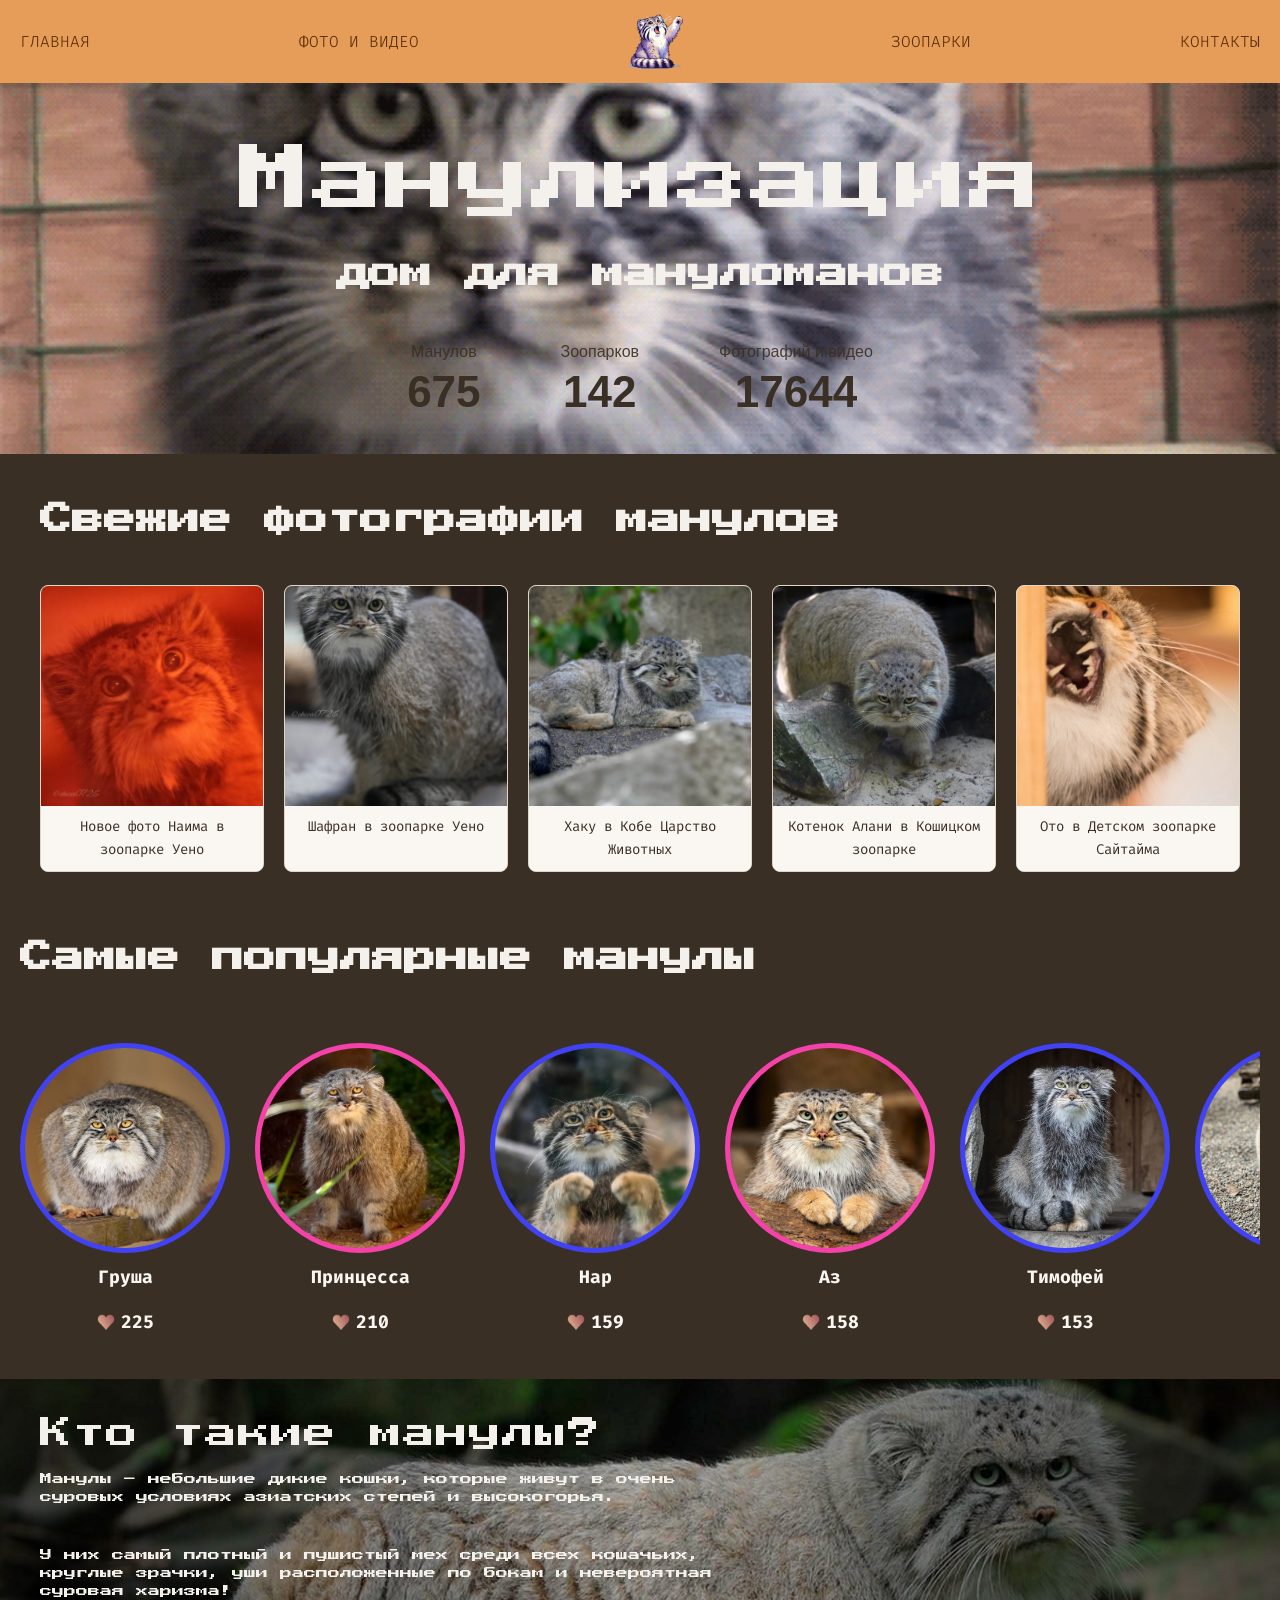
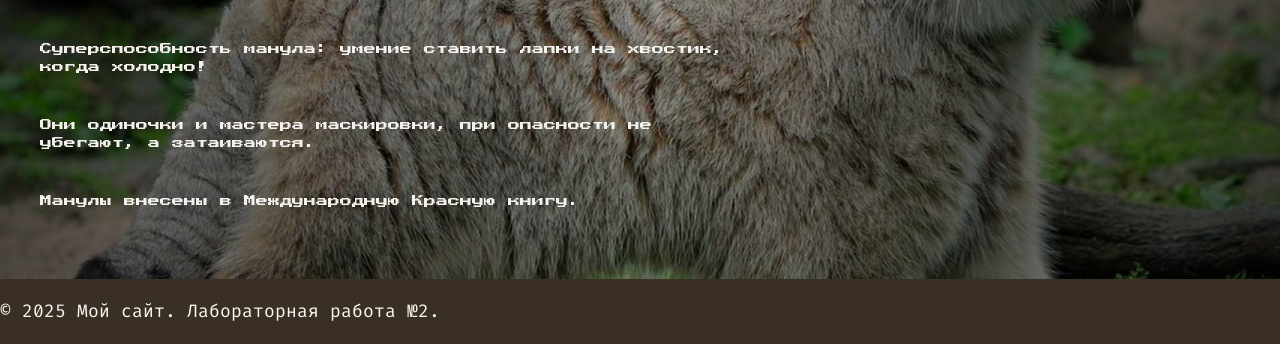
==== lab2/index.html @ 57f706d8 "add first page in progect" ====
<!DOCTYPE html>
<html lang="ru">
<head>
    <meta charset="UTF-8">
    <meta name="viewport" content="width=device-width, initial-scale=1.0">
    <title>Pallas cat - is love forever</title>
    <link rel="icon" type="image/webp" href="images/manul_icon.webp"> <!--вставить в каждой странице!!!!-->
    <link rel="stylesheet" href="css/style.css">
    <link rel="preconnect" href="https://fonts.googleapis.com">
    <link rel="preconnect" href="https://fonts.gstatic.com" crossorigin>
    <link href="https://fonts.googleapis.com/css2?family=Fira+Code:wght@300..700&family=Press+Start+2P&display=swap" rel="stylesheet">

</head>
<body>

    <!-- ШАПКА (блочный элемент) -->
    <header class="header">
        <nav class="menu">
        <a href="index.html">ГЛАВНАЯ</a>
        <a href="page2.html">ФОТО И ВИДЕО</a>
         <img src="images/manul_icon.webp" alt="Пример изображения" class="menu-logo">
        <a href="page3.html">ЗООПАРКИ</a>
        <a href="page4.html">КОНТАКТЫ</a>
    </nav>
    </header>

    <!-- ОСНОВНОЙ КОНТЕНТ -->
    <main class="content">

        <section class="intro">
            <div class="hero-content">

            <h1 class="hero-title">Манулизация</h1>
            <p class="hero-subtitle">дом для мануломанов</p>

                <div class="hero-stats">
                    <div class="stat">
                        <span class="stat-label">Манулов</span>
                        <span class="stat-value">675</span>
                    </div>
                    <div class="stat">
                        <span class="stat-label">Зоопарков</span>
                        <span class="stat-value">142</span>
                    </div>
                    <div class="stat">
                        <span class="stat-label">Фотографий и видео</span>
                        <span class="stat-value">17644</span>
                    </div>
                </div>
            </div>
        </section>

        <section class="gallery">
            <h2 class="image-text">Свежие фотографии манулов</h2>

            <div class="gallery-grid">
                <div class="gallery-item">
                    <img src="images/naim-manul.webp" alt="Манул 1">
                    <div class="gallery-caption">Новое фото Наима в зоопарке Уено</div>
                </div>

                <div class="gallery-item">
                    <img src="images/shafran-manul.webp" alt="Манул 2">
                    <div class="gallery-caption">Шафран в зоопарке Уено</div>
                </div>

                <div class="gallery-item">
                    <img src="images/haku-manul.webp" alt="Манул 3">
                    <div class="gallery-caption">Хаку в Кобе Царство Животных</div>
                </div>

                <div class="gallery-item">
                    <img src="images/kitty-alani-manul.webp" alt="Манул 4">
                    <div class="gallery-caption">Котенок Алани в Кошицком зоопарке</div>
                </div>

                <div class="gallery-item">
                    <img src="images/oto-manul.webp" alt="Манул 4">
                    <div class="gallery-caption">Ото в Детском зоопарке Сайтайма</div>
                </div>

            </div>
        </section>

        <section class="popular-section">
            <h2 class="image-text">Самые популярные манулы</h2>

            <div class="popular-grid">

                <div class="popular-card">
                    <div class="popular-item popular-item--m">
                        <img src="images/manul_grusha.webp" alt="Груша">
                    </div>
                    <div class="popular-caption">Груша</div>
                    <div class="popular-heart">
                        <span class="heart-icon"></span>
                        <span>225</span>
                    </div>
                </div>

                <div class="popular-card">
                    <div class="popular-item popular-item--w">
                        <img src="images/manul-princess.webp" alt="Принцесса">
                    </div>
                    <div class="popular-caption">Принцесса</div>
                    <div class="popular-heart">
                        <span class="heart-icon"></span>
                        <span>210</span>
                    </div>
                </div>

                <div class="popular-card">
                    <div class="popular-item popular-item--m">
                        <img src="images/manul-nar.webp" alt="Нар">
                    </div>
                    <div class="popular-caption">Нар</div>
                    <div class="popular-heart">
                        <span class="heart-icon"></span>
                        <span>159</span>
                    </div>
                </div>

                <div class="popular-card">
                    <div class="popular-item popular-item--w">
                        <img src="images/manul-as.webp" alt="Аз">
                    </div>
                    <div class="popular-caption">Аз</div>
                    <div class="popular-heart">
                        <span class="heart-icon"></span>
                        <span>158</span>
                    </div>
                </div>

                <div class="popular-card">
                    <div class="popular-item popular-item--m">
                        <img src="images/manul-timotei.webp" alt="Тимофей">
                    </div>
                    <div class="popular-caption">Тимофей</div>
                    <div class="popular-heart">
                        <span class="heart-icon"></span>
                        <span>153</span>
                    </div>
                </div>

                <div class="popular-card">
                    <div class="popular-item popular-item--m">
                        <img src="images/manul-tashi.webp" alt="Таши">
                    </div>
                    <div class="popular-caption">Таши</div>
                    <div class="popular-heart">
                        <span class="heart-icon"></span>
                        <span>148</span>
                    </div>
                </div>

                <div class="popular-card">
                    <div class="popular-item popular-item--m">
                        <img src="images/manul-nagomy.webp" alt="Нагому">
                    </div>
                    <div class="popular-caption">Нагому</div>
                    <div class="popular-heart">
                        <span class="heart-icon"></span>
                        <span>127</span>
                    </div>
                </div>

                <div class="popular-card">
                    <div class="popular-item popular-item--m">
                        <img src="images/manul-shu.webp" alt="Шу">
                    </div>
                    <div class="popular-caption">Шу</div>
                    <div class="popular-heart">
                        <span class="heart-icon"></span>
                        <span>110</span>
                    </div>
                </div>
            </div>
        </section>


        <section class="info-block">
            <div class="about-content">

                <div class="info-title"> Кто такие манулы?</div>
                <p class = "info-text">
                    Манулы – небольшие дикие кошки, которые живут
                в очень суровых условиях азиатских степей и высокогорья.
                </p>

                <p class = "info-text">
                    У них самый плотный и пушистый мех среди всех кошачьих,
                круглые зрачки, уши расположенные по бокам и невероятная
                суровая харизма!
                </p>

                <p class = "info-text">
                    Суперспособность манула: умение ставить лапки на хвостик,
                когда холодно!
                </p>

                <p class = "info-text">
                    Они одиночки и мастера маскировки, при опасности
                не убегают, а затаиваются.
                </p>

                <p class="info-text">
                Манулы внесены в Международную Красную книгу.
                </p>
            </div>

        </section>


    </main>

    <footer class="footer">
        <p>&copy; 2025 Мой сайт. Лабораторная работа №2.</p>
    </footer>

</body>
</html>
---- lab2/css/style.css ----
body {
    cursor: url("../images/cursor_image2.png") 4 4, auto;
    margin: 0;
    padding: 0;
    font-family: Arial, Helvetica, sans-serif;
    font-size: 16px;
    line-height: 1.6;
    color: #3a2f25;
    background-color: #3a2f25;
}
.menu-logo {
    height: 55px;
    width: auto;
}
.menu{
    display: flex;
    justify-content: space-between;  
    align-items: center;

    width: 100%;                     
    box-sizing: border-box;           
    background-color: #e69d59;
    padding: 14px 20px;
}
.menu a{
    color: #5c2e03;
    font-weight: lighter;
    font-size: 16px;
    font-family: "Fira Code";
    text-decoration: none;
}
.menu a:hover{
    cursor: url("../images/cursor_image2.png") 4 4, auto;
    color: #3c1e02;
    text-decoration: none;
}

.intro{
    position: relative;
    width: 100%;
    min-height: 340px; 
    box-sizing: border-box;

    background-color: #3a2f25; 
    background-image: url(../images/manul_bg.gif);
    background-size: cover;
    background-position: center 20%;
    background-repeat: no-repeat;

    display: flex;
    justify-content: center;
    align-items: center;

    text-align: center;
    overflow: hidden;
}

.hero::before {
    content: "";
    position: absolute;
    inset: 0;
    background: linear-gradient(
        to bottom,
        rgba(0, 0, 0, 0.65) 0%,
        rgba(0, 0, 0, 0.25) 50%,
        rgba(0, 0, 0, 0.65) 100%
    );
    z-index: 0;
}

.hero-content {
    position: relative;
    z-index: 1;
    width: 100%;
    max-width: 1100px;
    padding: 40px 30px;
    box-sizing: border-box;
}


.hero-title {
    font-size: 72px;
    font-family: "Press Start 2P", system-ui;
    font-weight: 400;
    font-style: normal;
    letter-spacing: 1px;
    margin: 0 0 10px;
    color: #f4f1ec;
}

.hero-subtitle {
    font-family: "Press Start 2P", system-ui;
    font-size: 32px;
    font-weight: bold;
    margin: 0 0 40px;
    color: #f4f1ec;
}

.hero-stats {
    display: flex;
    justify-content: center;
    gap: 80px;
    flex-wrap: wrap;
}

.stat {
    display: flex;
    flex-direction: column;
    align-items: center;
}

.stat-label {
    font-size: 16px;
    margin-bottom: 5px;
    opacity: 0.9;
}

.stat-value {
    font-size: 44px;
    font-weight: bold;
    line-height: 1;
}

.gallery {
    background-color: #3a2f25;
    background-position: center;
    align-items: center;
    justify-content: space-between; 
    padding: 40px; 
}

.image-text{
    font-family: "Press Start 2P", system-ui;
    font-size: 20px;
    font-weight: bold;
    margin: 0 0 40px;
    color: #f4f1ec;
}
.gallery-grid {
    display: grid;
    grid-template-columns: repeat(auto-fill, minmax(220px, 1fr));
    gap: 20px;
}

/* Карточка */
.gallery-item {
    background-color: #faf7f2;
    border: 1px solid #e0d6c8;
    border-radius: 8px;
    overflow: hidden;
    transition: transform 0.25s ease, box-shadow 0.25s ease;
    cursor: zoom-in;
}

.gallery-item:hover {
    transform: translateY(-5px);
    box-shadow: 0 10px 20px rgba(0, 0, 0, 0.12);
    cursor: url("../images/cursor_image2.png") 4 4, auto;
}


.gallery-item img {
    width: 100%;
    height: 220px;              /* одинаковая высота у всех */
    object-fit: cover;          /* обрезает по центру, без искажений */
    display: block;
    transition: transform 0.4s ease;

}

/* Подпись */
.gallery-caption {
    padding: 10px 12px;
    font-size: 14px;
    font-family: "Fira Code";
    text-align: center;
    color: #3a2f25;
    background-color: #faf7f2;
}

.popular-section {
    background-color: #3a2f25;
    padding: 20px;
}
.image-text {
    font-family: "Press Start 2P", system-ui;
    font-size: 32px;
    font-weight: bold;
    margin: 0 0 40px;
    color: #f4f1ec;
}
.popular-grid {
    display: flex;
    justify-content: flex-start;
    align-items: center;
    gap: 25px;

    padding: 20px 0;  
    text-align: center;
    overflow-x: auto;                  
    scroll-behavior: smooth;           
    scroll-snap-type: x mandatory;    

    padding: 20px 0;                 

    scrollbar-width: none;           
}

.popular-card {
    flex: 0 0 200px;            
    scroll-snap-align: start;   
    text-align: center;         
}
.popular-item {
    flex: 0 0 200px;       
    width: 200px;
    height: 200px;
    background-color: #faf7f2;
    border: 5px solid transparent;
    width: 200px;
    height: 200px;
    border-radius: 50%;
    overflow: hidden;
    transition: transform 0.25s ease, box-shadow 0.25s ease;
    cursor: zoom-in;
}

.popular-item--m {
    background-color: #4242f5;    /* синий */
}

.popular-item--w {
    background-color: #f542aa;    /* розовый */
}

.popular-item--d {
    background:
        linear-gradient(
            135deg,
            red, orange, yellow, green, blue, indigo, violet
        ) border-box,
        #faf7f2 padding-box;
}


.popular-item img {
    width: 100%;
    height: 100%;
    object-fit: cover;
    object-position: center top;  
}

.popular-item:hover {
    transform: translateY(-5px);
    box-shadow: 0 10px 20px rgba(0, 0, 0, 0.12);
    cursor: url("../images/cursor_image2.png") 4 4, auto;
}

.popular-caption{
    padding: 10px 12px;
    font-size: 18px;
    font-weight: bold;
    font-family: "Fira Code";
    text-align: center;
    color: #faf7f2;
}

.popular-heart {
    display: inline-flex;         
    align-items: center;              
    gap: 6px;                          

    font-family: "Fira Code", "Courier New", monospace;
    font-size: 18px;
    font-weight: bold;
    color: #faf7f2;
    margin-top: 6px;
}

.heart-icon {
    display: inline-block;
    width: 18px;
    height: 18px;
    background-image: url("../images/heart.png");
    background-size: contain;
    background-repeat: no-repeat;
    background-position: center;
}

.info-block{
    position: relative;
    width: 100%;
    height: 500px; 
    box-sizing: border-box;

    background-color: #3a2f25; 
    background-image: url(../images/manul_intro.jpg);
    background-size: cover;
    background-position: center 20%;
    background-repeat: no-repeat;

    display: flex;
    justify-content: flex-start;
    align-items: center;

    text-align: left;
    overflow: hidden;
    padding: 60px 40px; 
}

.info-title {
    font-size: 32px;
    font-family: "Press Start 2P", system-ui;
    font-weight: 400;
    font-style: normal;
    letter-spacing: 1px;
    margin: 0 0 10px;
    color: #f4f1ec;
}

.info-block::before {
    content: "";
    position: absolute;
    inset: 0;
    background: linear-gradient(
        to left,
        rgba(0, 0, 0, 0.65) 0%,
        rgba(0, 0, 0, 0.25) 50%,
        rgba(0, 0, 0, 0.65) 100%
    );
    z-index: 0;
}

.info-text{
    font-family: "Press Start 2P", system-ui;
    font-size: 12px;
    line-height: 1.5;
    margin: 0 0 40px;
    color: #f4f1ec;
}

.about-content {
    position: relative;
    z-index: 1;
    max-width: 700px; 
}

.footer{
    margin: 0;   
    position: relative;
    box-sizing: border-box;
    background-color: #3a2f25;
    font-family: "Fira Code", monospace;
    font-size: 18px;
    color: #faf7f2;
    margin-top: 6px;
}
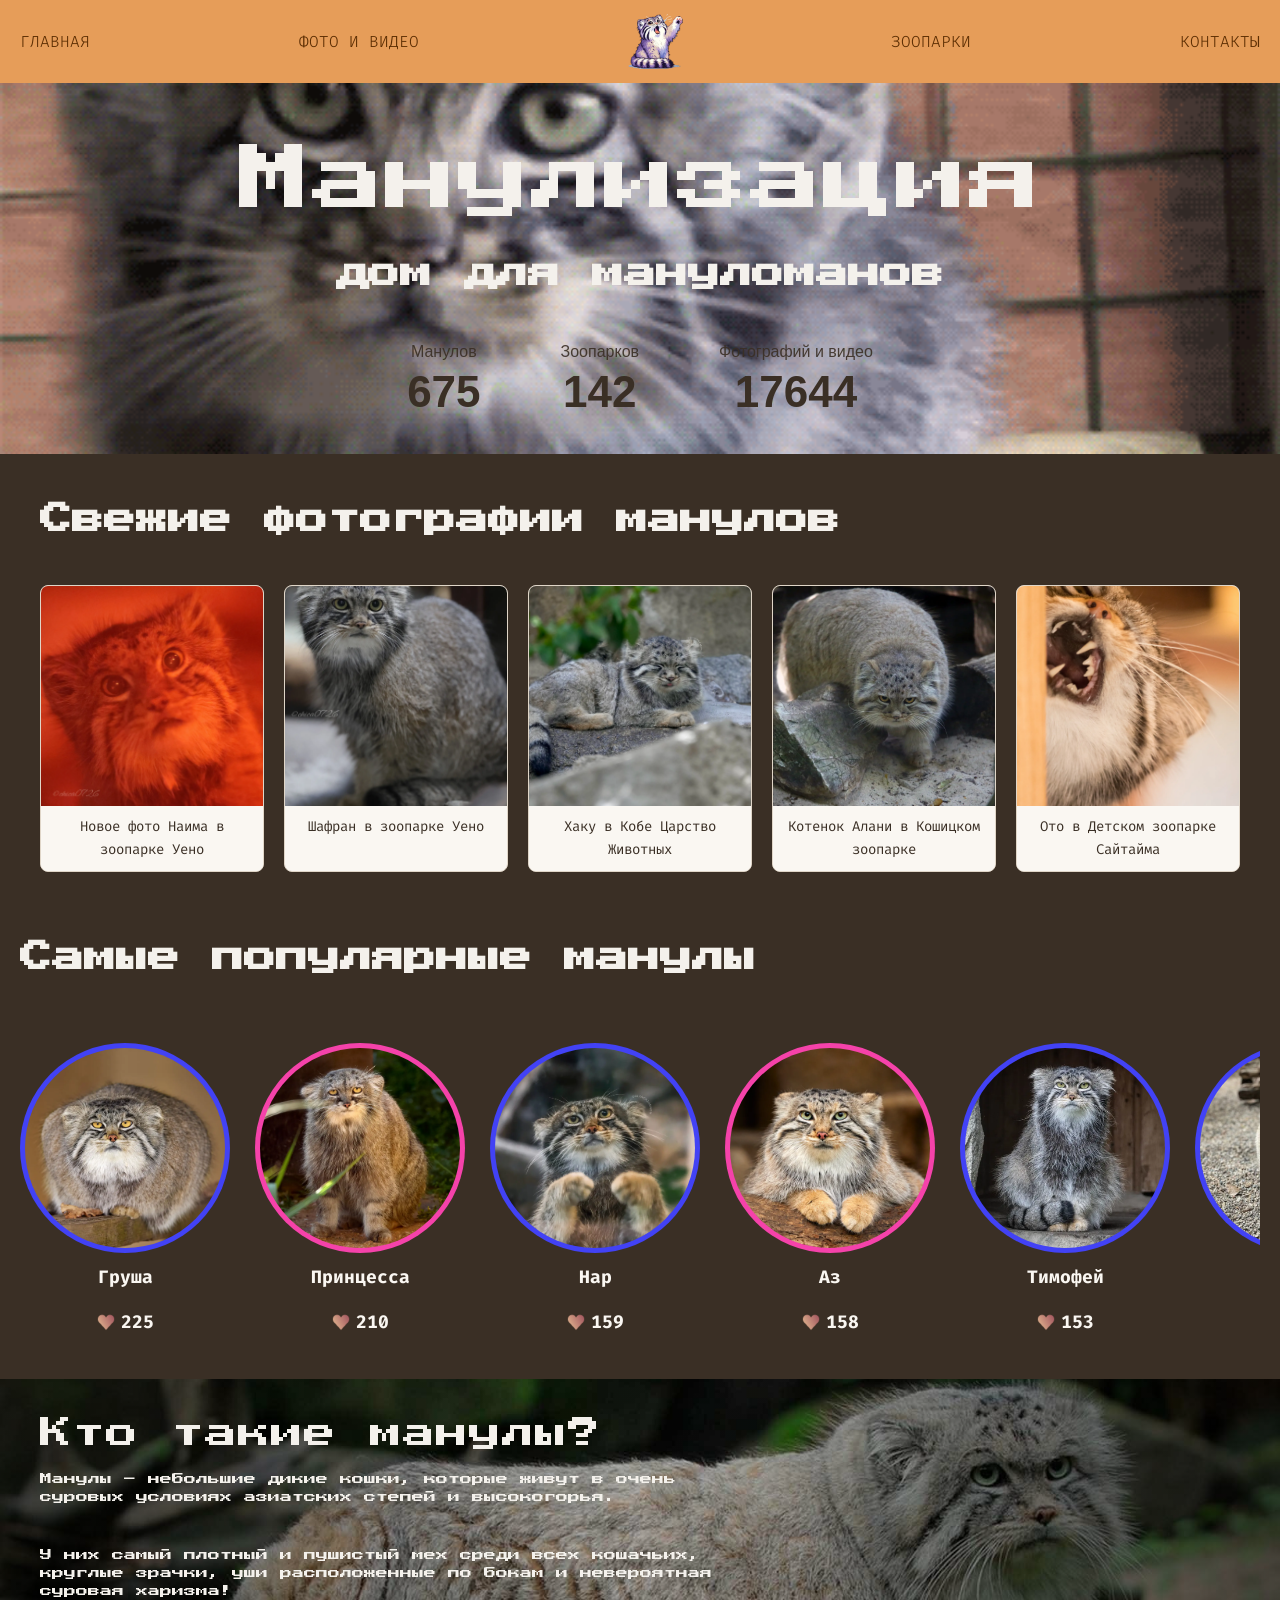
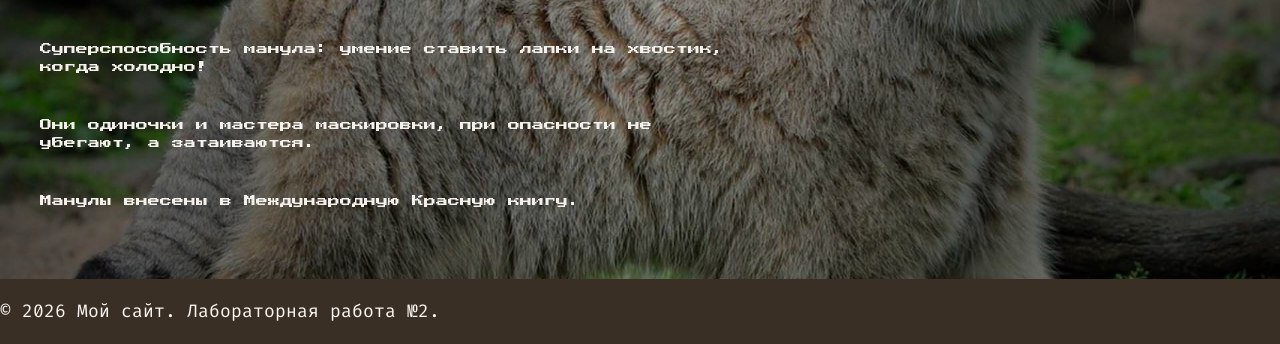
==== commit eb0c6408: "add zoo page" ====
--- a/lab2/index.html
+++ b/lab2/index.html
@@ -12,19 +12,16 @@
 
 </head>
 <body>
-
-    <!-- ШАПКА (блочный элемент) -->
     <header class="header">
         <nav class="menu">
         <a href="index.html">ГЛАВНАЯ</a>
         <a href="page2.html">ФОТО И ВИДЕО</a>
          <img src="images/manul_icon.webp" alt="Пример изображения" class="menu-logo">
-        <a href="page3.html">ЗООПАРКИ</a>
+        <a href="zoo.html">ЗООПАРКИ</a>
         <a href="page4.html">КОНТАКТЫ</a>
     </nav>
     </header>
 
-    <!-- ОСНОВНОЙ КОНТЕНТ -->
     <main class="content">
 
         <section class="intro">
@@ -214,7 +211,7 @@
     </main>
 
     <footer class="footer">
-        <p>&copy; 2025 Мой сайт. Лабораторная работа №2.</p>
+        <p>&copy; 2026 Мой сайт. Лабораторная работа №2.</p>
     </footer>
 
 </body>
--- a/lab2/css/style.css
+++ b/lab2/css/style.css
@@ -161,14 +161,14 @@
 
 .gallery-item img {
     width: 100%;
-    height: 220px;              /* одинаковая высота у всех */
-    object-fit: cover;          /* обрезает по центру, без искажений */
+    height: 220px;            
+    object-fit: cover;         
     display: block;
     transition: transform 0.4s ease;
 
 }
 
-/* Подпись */
+
 .gallery-caption {
     padding: 10px 12px;
     font-size: 14px;
@@ -226,11 +226,11 @@
 }
 
 .popular-item--m {
-    background-color: #4242f5;    /* синий */
+    background-color: #4242f5;   
 }
 
 .popular-item--w {
-    background-color: #f542aa;    /* розовый */
+    background-color: #f542aa;   
 }
 
 .popular-item--d {
@@ -354,4 +354,140 @@
     font-size: 18px;
     color: #faf7f2;
     margin-top: 6px;
+}
+
+
+.zoo-hero {
+    position: relative;
+    width: 100%;
+    min-height: 220px;          
+    margin: 0 0 30px;
+
+    background-image: url("../images/manul-zoo.jpg"); 
+    background-size: cover;        
+    background-position: center 30%;   
+    background-repeat: no-repeat;
+    background-color: #3a2f25;     
+
+    display: flex;                
+    justify-content: center;
+    align-items: center;
+
+    border-radius: 10px;
+    overflow: hidden;
+    box-sizing: border-box;
+}
+
+
+.zoo-hero::before {
+    content: "";
+    position: absolute;
+    inset: 0;
+    background: rgba(0, 0, 0, 0.5);   
+    z-index: 0;
+}
+
+.zoo-content {
+    position: relative;
+    z-index: 1;
+    max-width: 800px;
+    padding: 40px 30px;
+    text-align: center;
+
+    display: flex;
+    flex-direction: column;       
+    gap: 15px;                  
+}
+
+
+.zoo-title {
+    position: relative;
+    z-index: 1;                      
+
+    font-family: "Press Start 2P", monospace;
+    font-size: 36px;
+    color: #ffffff; 
+    justify-content: center;               
+    text-align: center;
+    margin: 0;
+    padding: 20px;
+    text-shadow: 2px 2px 8px rgba(0, 0, 0, 0.9); 
+}
+
+.zoo-subtitle {
+    text-align: center;
+    color: #d9cbb8;
+    font-size: 16px;
+    margin-bottom: 30px;
+    padding: 0 20px;
+}
+
+
+/* === Таблица === */
+.catalog-table {
+    width: 100%;
+    border-collapse: collapse;
+    background-color: #faf7f2;
+    border-radius: 8px;
+    overflow: hidden;
+    box-shadow: 0 4px 12px rgba(0, 0, 0, 0.08);
+    font-family: "Fira Code", "Courier New", monospace;
+    font-size: 15px;
+}
+
+.catalog-table caption {
+    caption-side: top;
+    font-size: 18px;
+    font-weight: bold;
+    color: #3a2f25;
+    padding: 15px 0;
+    text-align: left;
+}
+
+.catalog-table th {
+    background-color: #3a2f25;
+    color: #faf7f2;
+    padding: 14px 16px;
+    font-weight: bold;
+    border-bottom: 3px solid #e69d59;
+}
+
+.catalog-table td {
+    padding: 12px 16px;
+    border-bottom: 1px solid #e0d6c8;
+    color: #2b2b2b;
+}
+
+.catalog-table tbody tr:nth-child(even) {
+    background-color: #f4f1ec;
+}
+
+
+.catalog-table tbody tr:hover {
+    background-color: #f0e4d0;
+    transition: background-color 0.2s ease;
+}
+
+
+.left   { text-align: left; }
+.center { text-align: center; }
+.right  { text-align: right; }
+
+@media (max-width: 700px) {
+    .zoo-section {
+        padding: 0 15px;
+    }
+
+    .zoo-title {
+        font-size: 24px;
+    }
+
+    .catalog-table {
+        font-size: 12px;
+    }
+
+    .catalog-table th,
+    .catalog-table td {
+        padding: 8px 6px;
+    }
 }
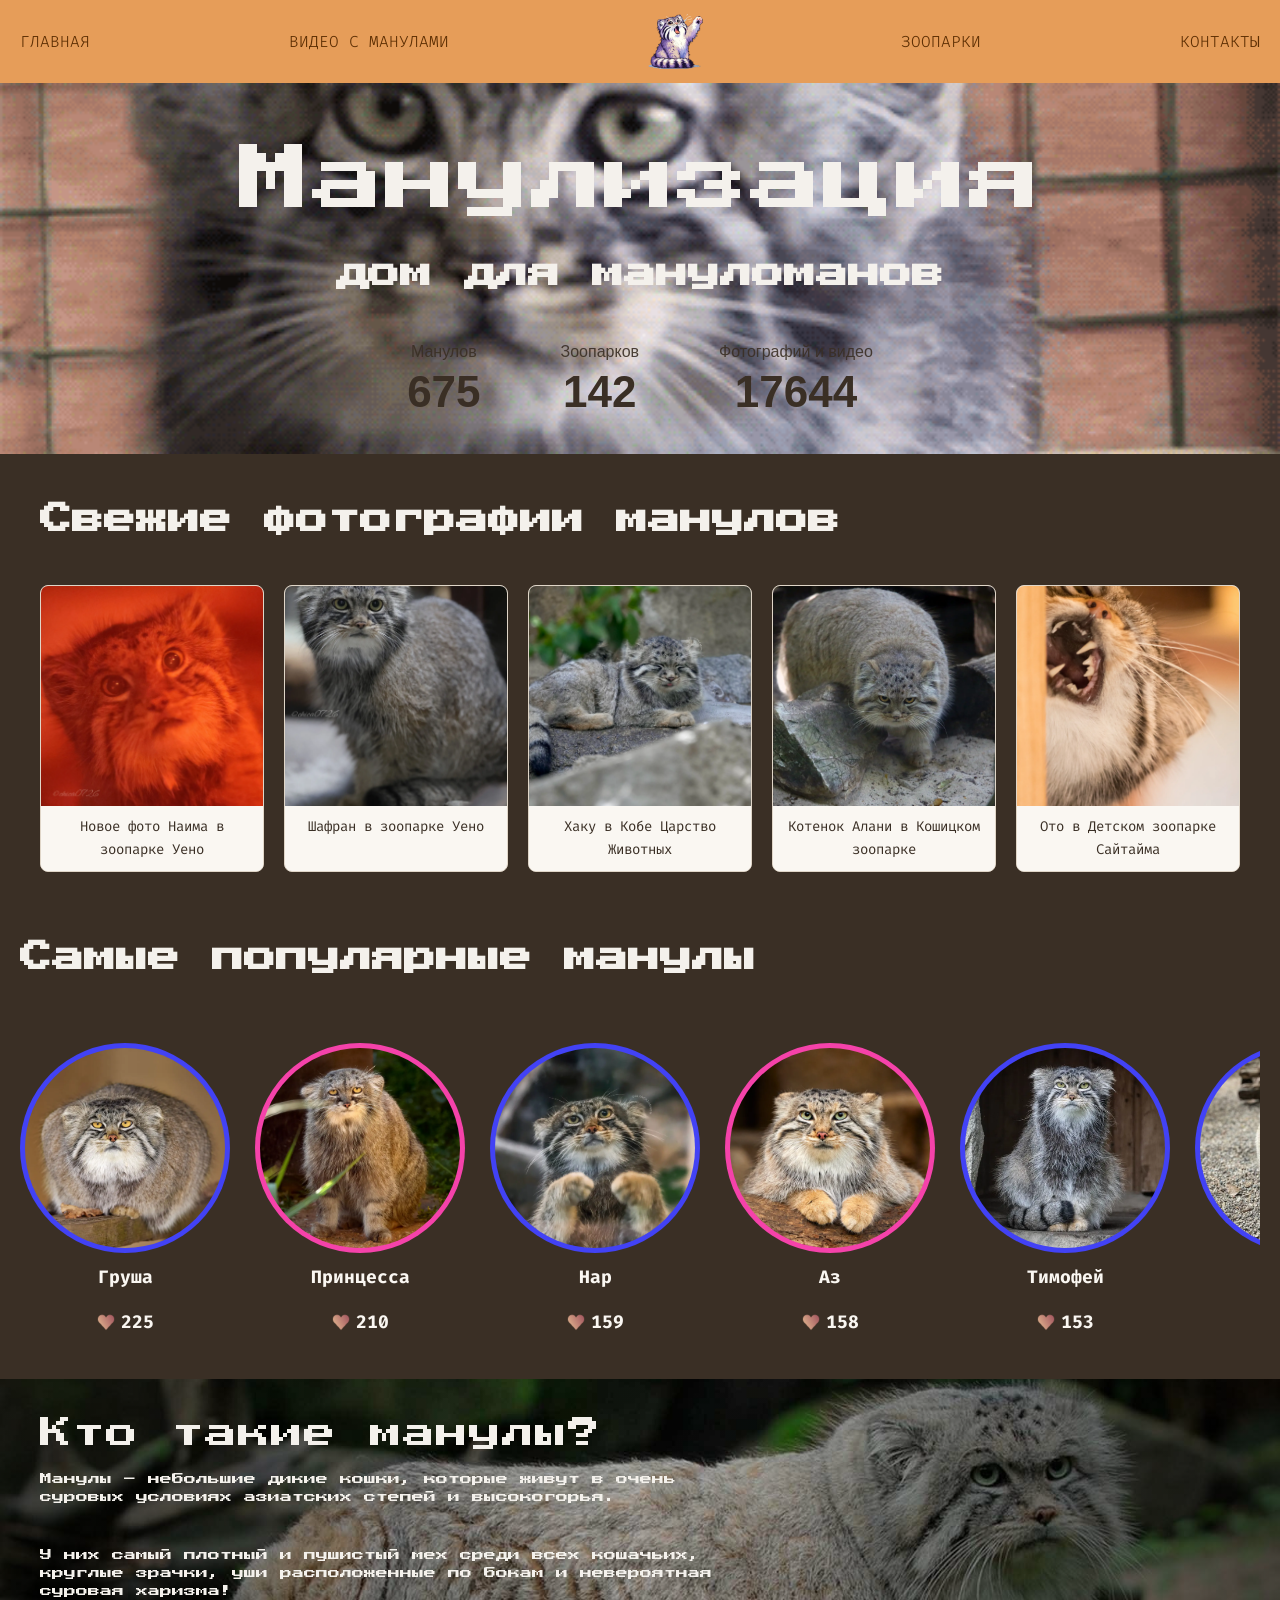
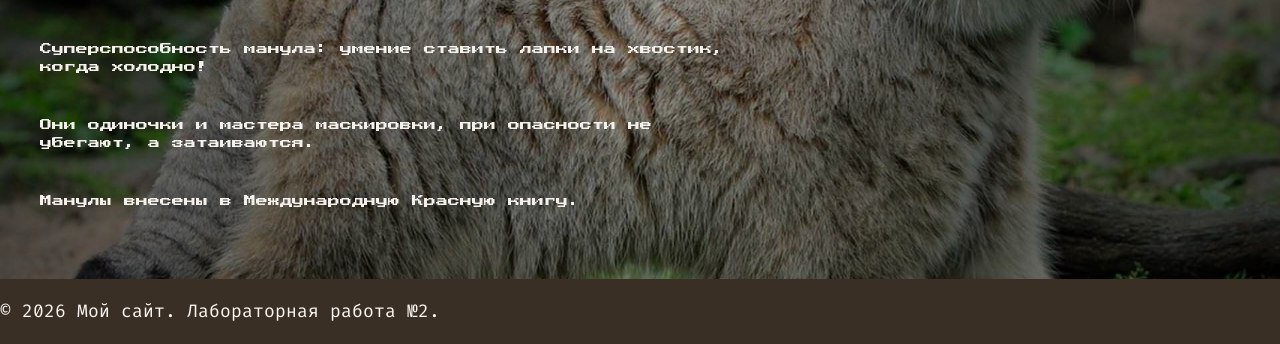
==== commit 3f0c2461: "add page with video" ====
--- a/lab2/index.html
+++ b/lab2/index.html
@@ -15,7 +15,7 @@
     <header class="header">
         <nav class="menu">
         <a href="index.html">ГЛАВНАЯ</a>
-        <a href="page2.html">ФОТО И ВИДЕО</a>
+        <a href="video_image.html">ВИДЕО С МАНУЛАМИ</a>
          <img src="images/manul_icon.webp" alt="Пример изображения" class="menu-logo">
         <a href="zoo.html">ЗООПАРКИ</a>
         <a href="page4.html">КОНТАКТЫ</a>
--- a/lab2/css/style.css
+++ b/lab2/css/style.css
@@ -490,4 +490,99 @@
     .catalog-table td {
         padding: 8px 6px;
     }
+}
+
+.video-header {
+    max-width: 1280px;
+    margin: 0 auto;                     
+    padding: 60px 40px 30px;            
+    text-align: center;
+    box-sizing: border-box;
+}
+
+.video-heading {
+    font-family: "Press Start 2P", monospace;
+    font-size: 36px;
+    font-weight: bold;
+    color: #faf7f2;
+    margin: 0 0 15px;
+    letter-spacing: 1px;
+}
+
+.video-subtitle {
+    font-family: "Fira Code", monospace;
+    font-size: 16px;
+    color: #d9cbb8;
+    margin: 0;
+    line-height: 1.6;
+    max-width: 700px;
+    margin-left: auto;                 
+    margin-right: auto;
+}
+
+.video-section {
+    max-width: 1280px;
+    margin: 0 auto 40px;
+    padding: 0 40px;
+    box-sizing: border-box;
+}
+
+.video-section {
+    max-width: 1280px;
+    margin: 0 auto 40px;
+    padding: 0 40px;
+    box-sizing: border-box;
+}
+
+.video-grid {
+    display: grid;
+    grid-template-columns: repeat(auto-fill, minmax(320px, 1fr));
+    gap: 24px;
+}
+
+.video-card {
+    background-color: #2b2b2b;
+    border-radius: 10px;
+    overflow: hidden;
+    transition: transform 0.25s ease, box-shadow 0.25s ease;
+}
+
+.video-card:hover {
+    transform: translateY(-4px);
+    box-shadow: 0 12px 24px rgba(0, 0, 0, 0.4);
+}
+
+.video-item {
+    position: relative;
+    width: 100%;
+    aspect-ratio: 16 / 9;
+    overflow: hidden;
+    background-color: #000;
+}
+
+.video-item iframe {
+    cursor: url("../images/cursor_image2.png") 4 4, auto;
+    position: absolute;
+    inset: 0;
+    width: 100%;
+    height: 100%;
+    border: none;
+}
+
+.video-title {
+    font-family: "Press Start 2P", monospace;
+    font-size: 10px;
+    color: #faf7f2;
+    margin: 0;
+    padding: 14px 16px 8px;
+    line-height: 1.4;
+}
+
+
+@media (max-width: 700px) {
+    .video-section { padding: 0 15px; }
+    .video-grid {
+        grid-template-columns: 1fr;
+        gap: 18px;
+    }
 }
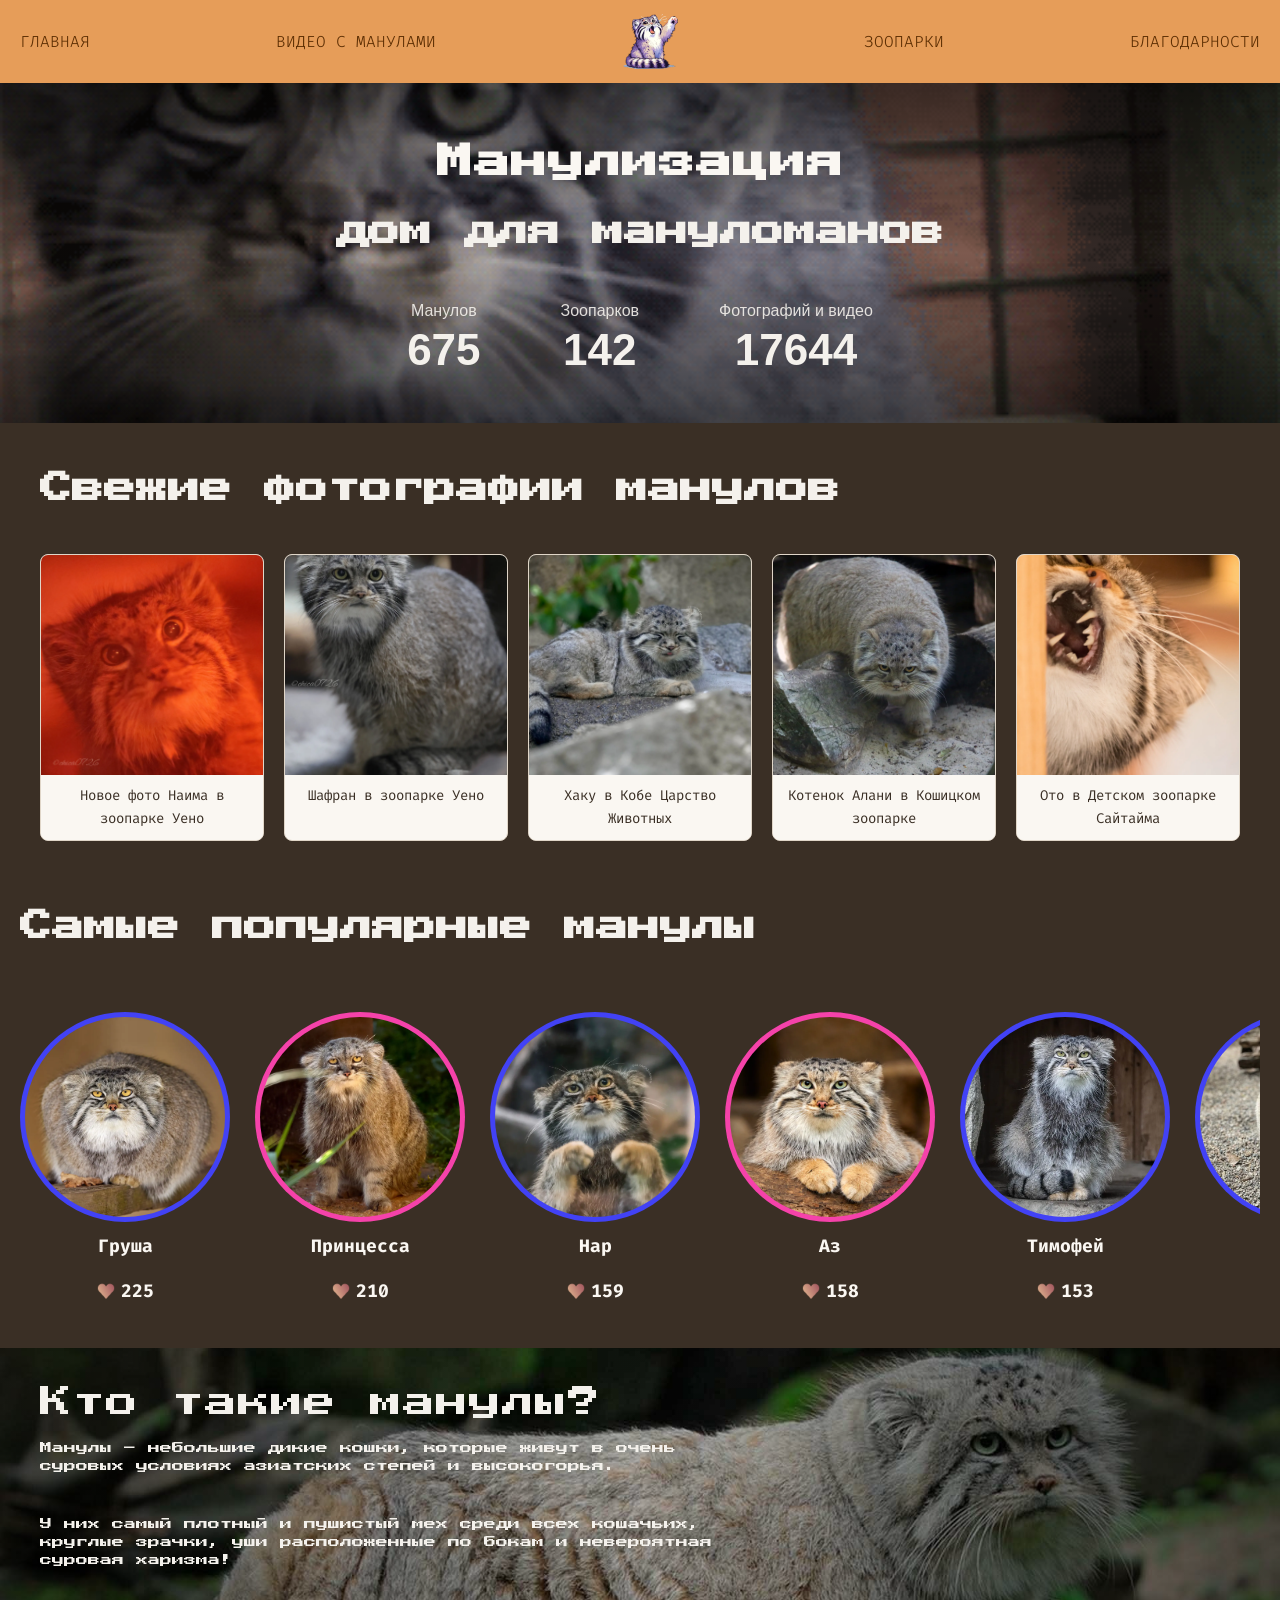
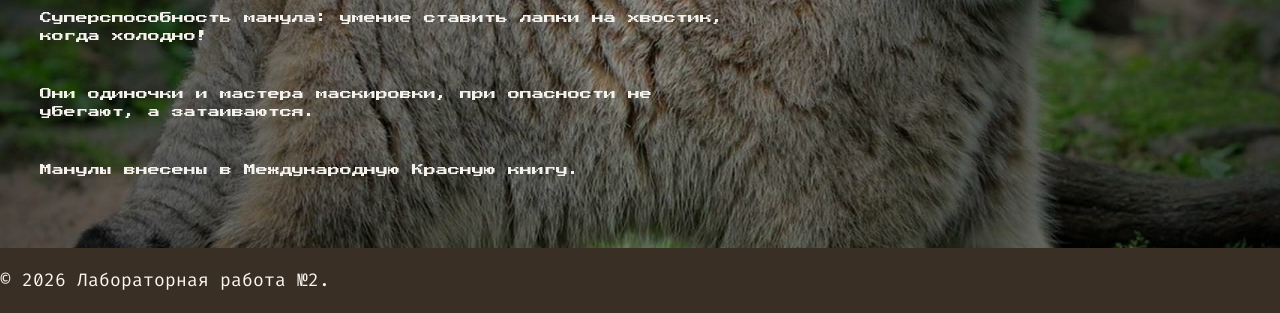
==== commit 2e33ea9e: "update some files and add thanks_page" ====
--- a/lab2/index.html
+++ b/lab2/index.html
@@ -18,19 +18,19 @@
         <a href="video_image.html">ВИДЕО С МАНУЛАМИ</a>
          <img src="images/manul_icon.webp" alt="Пример изображения" class="menu-logo">
         <a href="zoo.html">ЗООПАРКИ</a>
-        <a href="page4.html">КОНТАКТЫ</a>
+        <a href="thanks.html">БЛАГОДАРНОСТИ</a>
     </nav>
     </header>
 
     <main class="content">
 
         <section class="intro">
-            <div class="hero-content">
-
-            <h1 class="hero-title">Манулизация</h1>
-            <p class="hero-subtitle">дом для мануломанов</p>
-
-                <div class="hero-stats">
+            <div class="intro-content">
+
+            <h1 id="page-heading">Манулизация</h1>
+            <p class="intro-subtitle">дом для мануломанов</p>
+
+                <div class="intro-stats">
                     <div class="stat">
                         <span class="stat-label">Манулов</span>
                         <span class="stat-value">675</span>
@@ -211,7 +211,7 @@
     </main>
 
     <footer class="footer">
-        <p>&copy; 2026 Мой сайт. Лабораторная работа №2.</p>
+        <p>&copy; 2026 Лабораторная работа №2.</p>
     </footer>
 
 </body>
--- a/lab2/css/style.css
+++ b/lab2/css/style.css
@@ -35,6 +35,15 @@
     text-decoration: none;
 }
 
+#page-heading {
+    font-family: "Press Start 2P", monospace;
+    font-size: 36px;
+    color: #faf7f2;
+    text-align: center;
+    margin: 0 0 15px;
+    letter-spacing: 1px;
+}
+
 .intro{
     position: relative;
     width: 100%;
@@ -55,7 +64,7 @@
     overflow: hidden;
 }
 
-.hero::before {
+.intro::before {
     content: "";
     position: absolute;
     inset: 0;
@@ -68,7 +77,7 @@
     z-index: 0;
 }
 
-.hero-content {
+.intro-content {
     position: relative;
     z-index: 1;
     width: 100%;
@@ -78,7 +87,7 @@
 }
 
 
-.hero-title {
+.intro-title {
     font-size: 72px;
     font-family: "Press Start 2P", system-ui;
     font-weight: 400;
@@ -88,7 +97,7 @@
     color: #f4f1ec;
 }
 
-.hero-subtitle {
+.intro-subtitle {
     font-family: "Press Start 2P", system-ui;
     font-size: 32px;
     font-weight: bold;
@@ -96,11 +105,12 @@
     color: #f4f1ec;
 }
 
-.hero-stats {
+.intro-stats {
     display: flex;
     justify-content: center;
     gap: 80px;
     flex-wrap: wrap;
+    color: #f4f1ec;
 }
 
 .stat {
@@ -199,9 +209,7 @@
     text-align: center;
     overflow-x: auto;                  
     scroll-behavior: smooth;           
-    scroll-snap-type: x mandatory;    
-
-    padding: 20px 0;                 
+    scroll-snap-type: x mandatory;                  
 
     scrollbar-width: none;           
 }
@@ -217,8 +225,6 @@
     height: 200px;
     background-color: #faf7f2;
     border: 5px solid transparent;
-    width: 200px;
-    height: 200px;
     border-radius: 50%;
     overflow: hidden;
     transition: transform 0.25s ease, box-shadow 0.25s ease;
@@ -585,4 +591,89 @@
         grid-template-columns: 1fr;
         gap: 18px;
     }
+}
+
+.thanks-section {
+    max-width: 900px;
+    margin: 0 auto;
+    padding: 0 40px 60px;
+    box-sizing: border-box;
+    min-height: 60vh;                     
+    display: flex;
+    flex-direction: column;
+    justify-content: center;
+}
+
+.thanks-hero {
+    position: relative;
+    width: 100%;
+    min-height: 320px;                    
+    margin: 60px 0 40px;
+    border-radius: 12px;
+    overflow: hidden;
+
+    background-color: #3a2f25;
+
+    display: flex;
+    justify-content: center;
+    align-items: center;
+
+    box-sizing: border-box;
+    box-shadow: 0 8px 24px rgba(0, 0, 0, 0.4);
+}
+
+.thanks-hero::before {
+    content: "";
+    position: absolute;
+    inset: 0;
+    background: linear-gradient(
+        to bottom,
+        rgba(0, 0, 0, 0.5) 0%,
+        rgba(0, 0, 0, 0.7) 100%
+    );
+    z-index: 0;
+}
+
+.thanks-content {
+    position: relative;
+    z-index: 1;
+    text-align: center;
+    padding: 50px 30px;
+    max-width: 700px;
+    display: flex;
+    flex-direction: column;
+    gap: 20px;
+}
+
+.thanks-title {
+    font-family: "Press Start 2P", monospace;
+    font-size: 32px;
+    font-weight: bold;
+    color: #ffffff;
+    margin: 0;
+    line-height: 1.4;
+    letter-spacing: 2px;
+    text-shadow:
+        0 0 12px rgba(0, 0, 0, 0.9),
+        3px 3px 6px rgba(0, 0, 0, 0.8);
+}
+
+.thanks-subtitle {
+    font-family: "Fira Code", monospace;
+    font-size: 16px;
+    color: #e8dcc8;
+    margin: 0;
+    line-height: 1.7;
+}
+
+.thanks-link {
+    color: #e69d59;
+    font-weight: bold;
+    text-decoration: underline;
+    transition: color 0.2s ease;
+}
+
+.thanks-link:hover {
+    color: #f1c40f;
+    text-decoration: none;
 }
